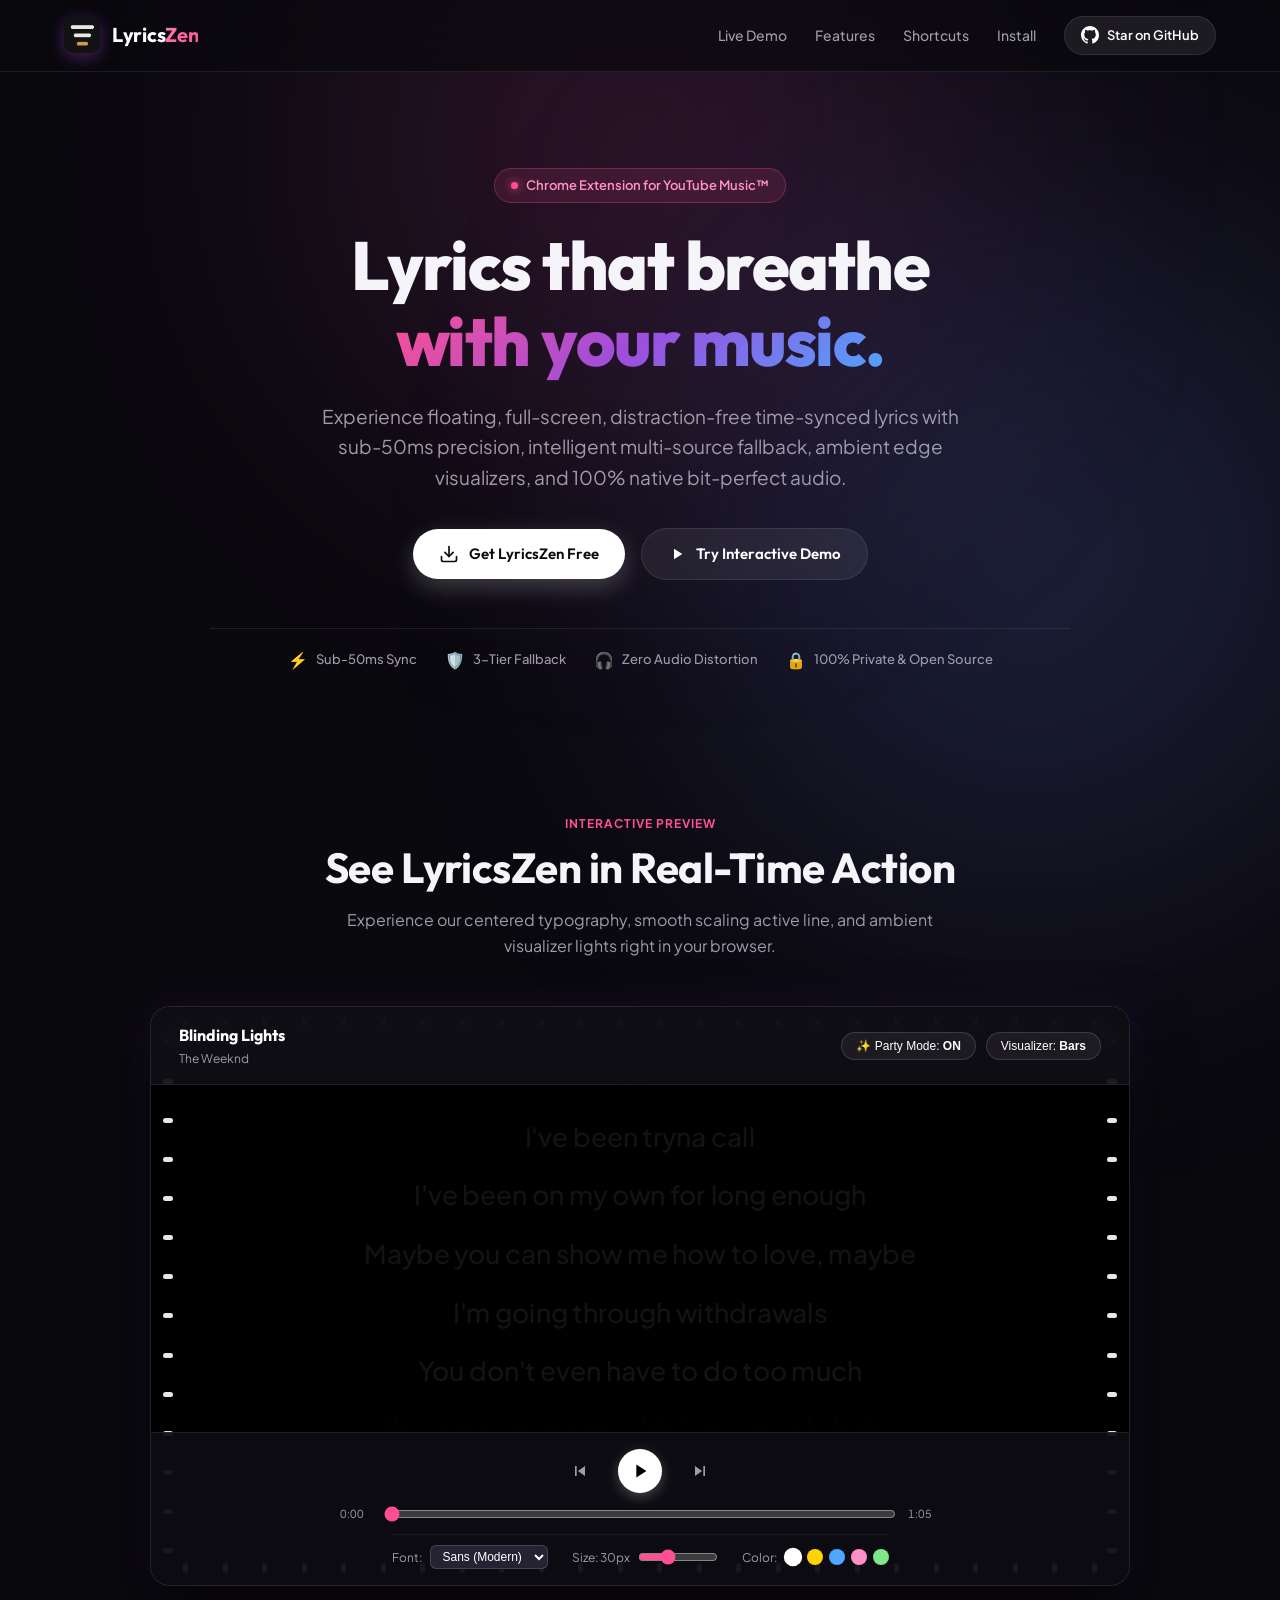
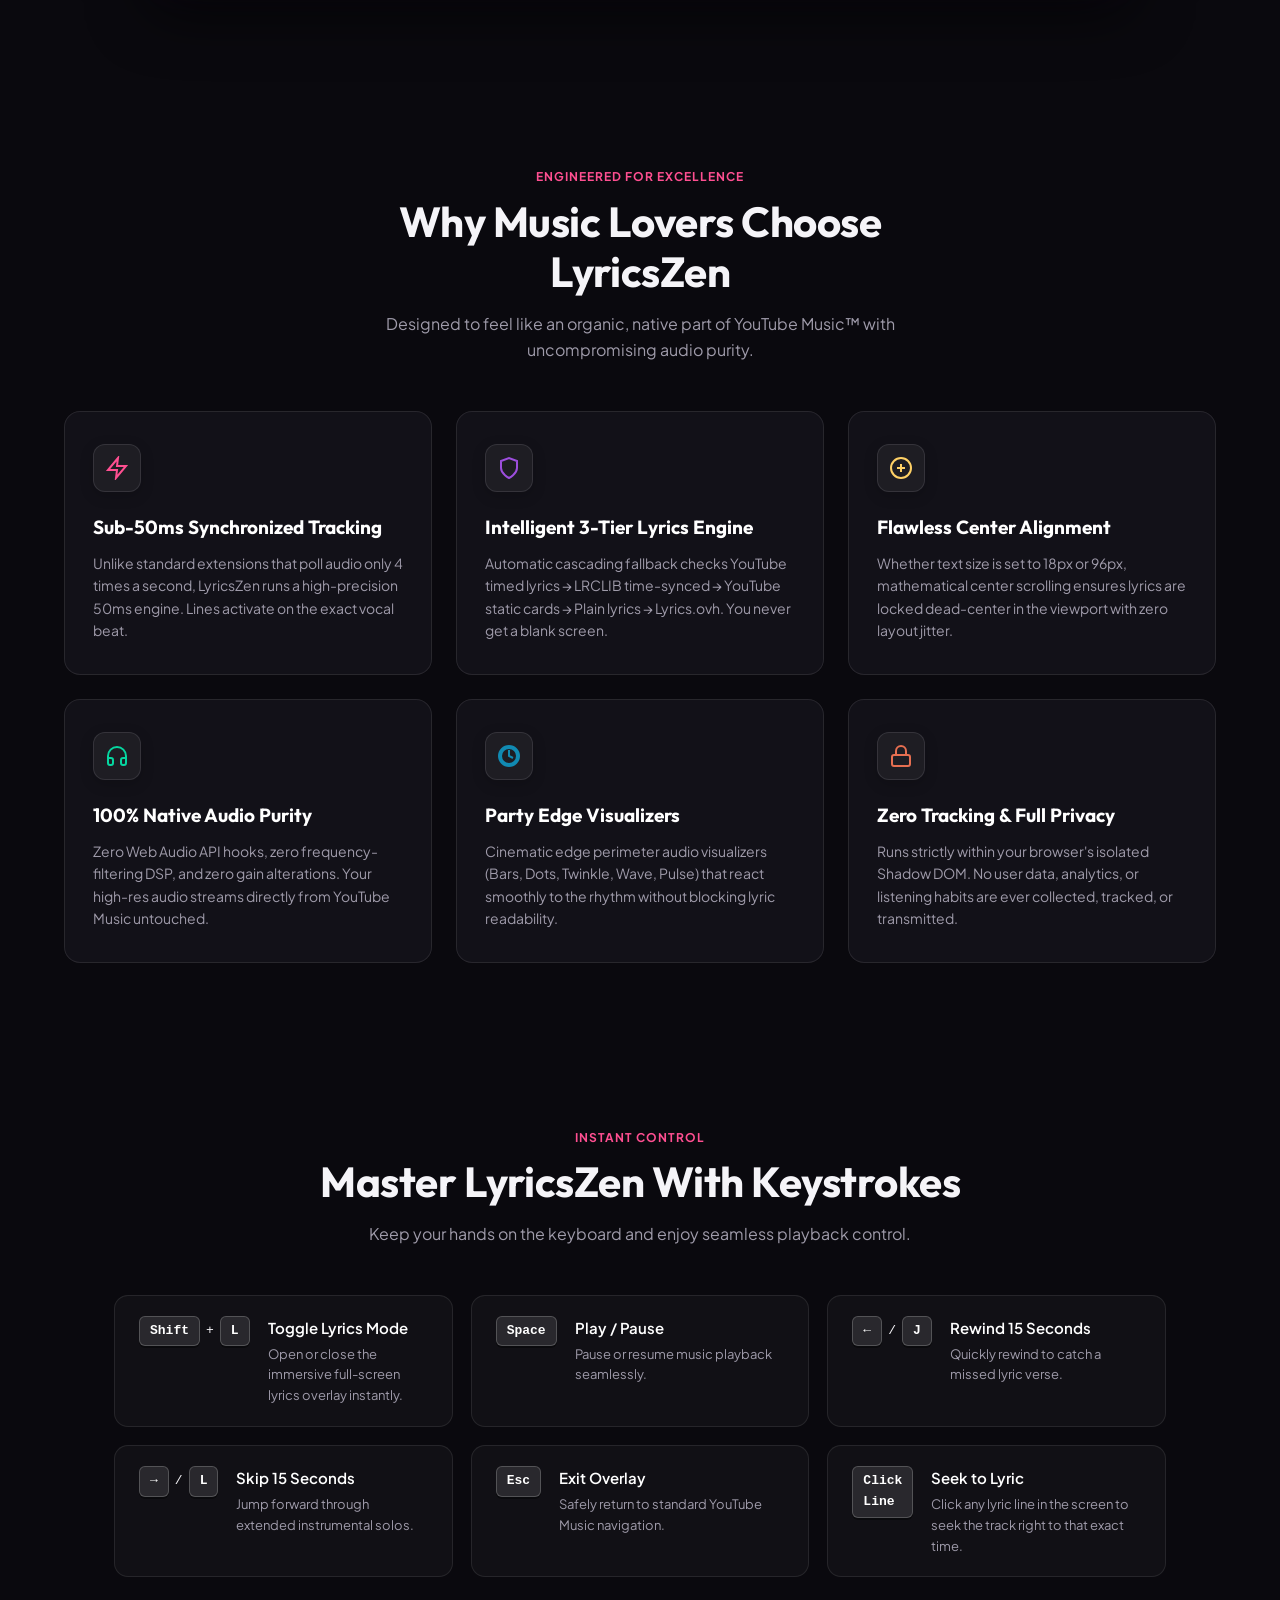
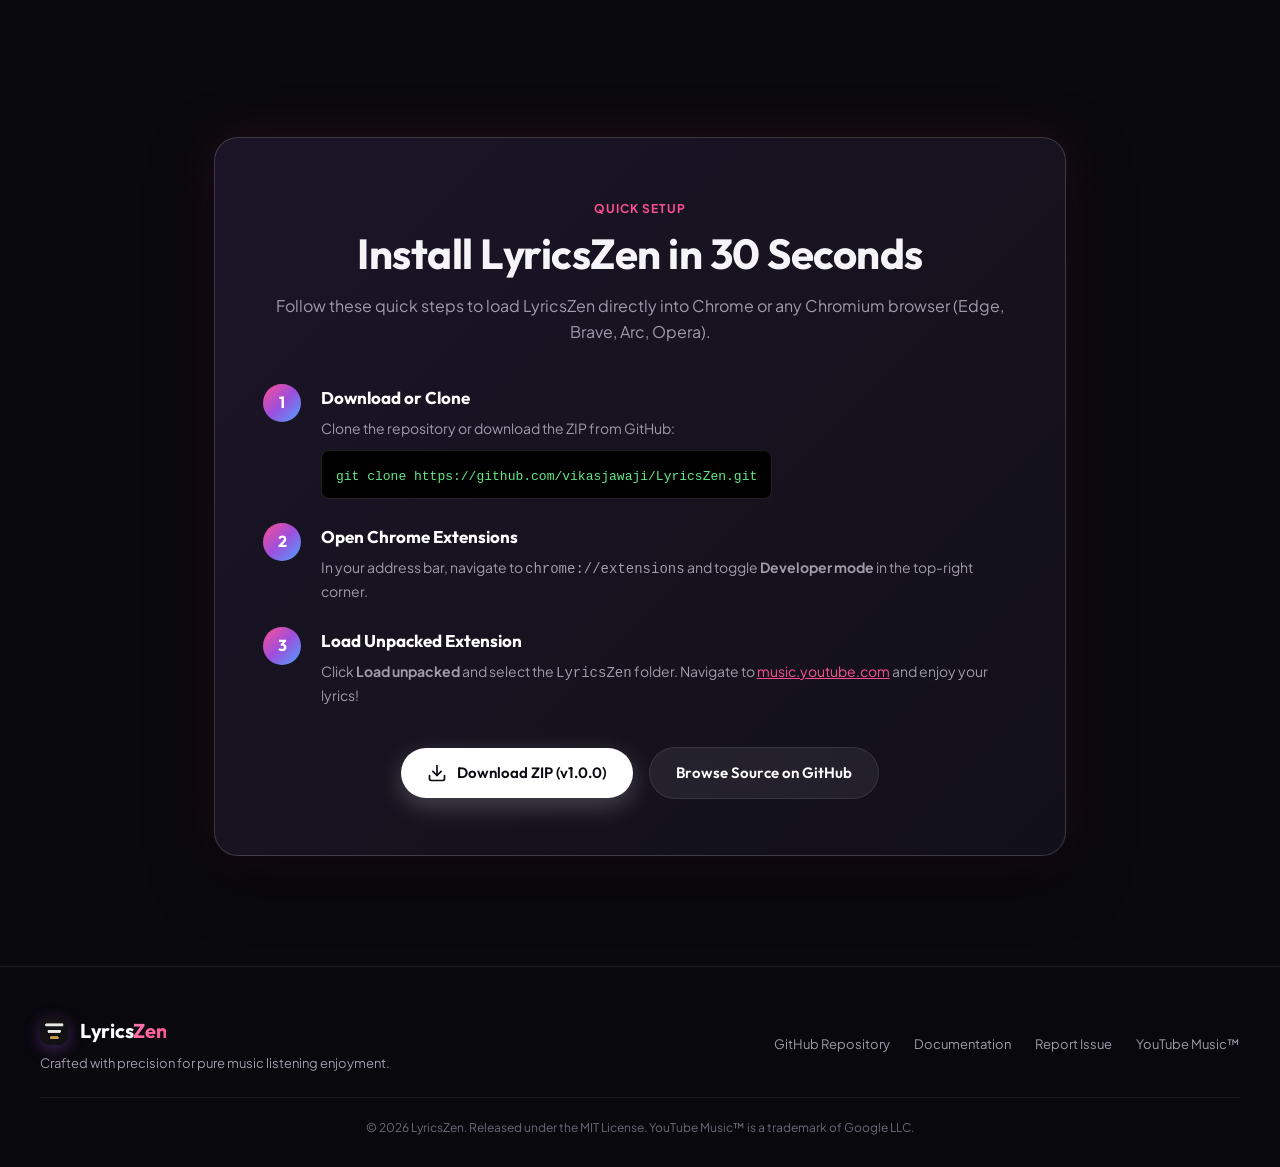
==== docs/index.html @ cb28f415 "Add GitHub Pages website with interactive demo and features showcase" ====
<!DOCTYPE html>
<html lang="en">
<head>
  <meta charset="UTF-8">
  <meta name="viewport" content="width=device-width, initial-scale=1.0">
  <title>LyricsZen — Pure, Time-Synced Lyrics for YouTube Music™</title>
  <meta name="description" content="A lightweight, privacy-first Chrome Extension delivering floating, distraction-free time-synced lyrics with intelligent multi-source fallback and zero audio distortion for YouTube Music™.">
  <meta name="keywords" content="YouTube Music Lyrics, Time Synced Lyrics, Chrome Extension, LyricsZen, LRCLIB, Music Visualizer">
  <meta property="og:title" content="LyricsZen — Pure, Time-Synced Lyrics for YouTube Music™">
  <meta property="og:description" content="Floating, distraction-free time-synced lyrics with intelligent multi-source fallback and ambient edge visualizers.">
  <meta property="og:type" content="website">
  <meta property="og:image" content="assets/icon128.png">
  <link rel="icon" type="image/png" href="assets/icon48.png">

  <!-- Google Fonts: Outfit & Plus Jakarta Sans -->
  <link rel="preconnect" href="https://fonts.googleapis.com">
  <link rel="preconnect" href="https://fonts.gstatic.com" crossorigin>
  <link href="https://fonts.googleapis.com/css2?family=Outfit:wght@400;500;600;700;800&family=Plus+Jakarta+Sans:wght@400;500;600;700&display=swap" rel="stylesheet">
  
  <link rel="stylesheet" href="style.css">
</head>
<body>
  <!-- Ambient background glow -->
  <div class="ambient-glow glow-top" aria-hidden="true"></div>
  <div class="ambient-glow glow-bottom" aria-hidden="true"></div>

  <!-- Header Navigation -->
  <header class="navbar" id="navbar">
    <div class="nav-container">
      <a href="#hero" class="brand">
        <img src="assets/icon48.png" alt="LyricsZen Logo" class="brand-logo" width="36" height="36">
        <span class="brand-name">Lyrics<span>Zen</span></span>
      </a>
      <nav class="nav-links">
        <a href="#demo">Live Demo</a>
        <a href="#features">Features</a>
        <a href="#shortcuts">Shortcuts</a>
        <a href="#install">Install</a>
        <a href="https://github.com/vikasjawaji/LyricsZen" target="_blank" rel="noopener noreferrer" class="btn-github">
          <svg viewBox="0 0 24 24" width="18" height="18" fill="currentColor" aria-hidden="true">
            <path d="M12 0C5.37 0 0 5.37 0 12c0 5.31 3.435 9.795 8.205 11.385.6.105.825-.255.825-.57 0-.285-.015-1.23-.015-2.235-3.015.555-3.795-.735-4.035-1.41-.135-.345-.72-1.41-1.23-1.695-.42-.225-1.02-.78-.015-.795.945-.015 1.62.87 1.845 1.23 1.08 1.815 2.805 1.305 3.495.99.105-.78.42-1.305.765-1.605-2.67-.3-5.46-1.335-5.46-5.925 0-1.305.465-2.385 1.23-3.225-.12-.3-.54-1.53.12-3.18 0 0 1.005-.315 3.3 1.23.96-.27 1.98-.405 3-.405s2.04.135 3 .405c2.295-1.56 3.3-1.23 3.3-1.23.66 1.65.24 2.88.12 3.18.765.84 1.23 1.905 1.23 3.225 0 4.605-2.805 5.625-5.475 5.925.435.375.81 1.095.81 2.22 0 1.605-.015 2.895-.015 3.3 0 .315.225.69.825.57A12.02 12.02 0 0024 12c0-6.63-5.37-12-12-12z"/>
          </svg>
          <span>Star on GitHub</span>
        </a>
      </nav>
    </div>
  </header>

  <!-- Hero Section -->
  <main>
    <section class="hero-section" id="hero">
      <div class="hero-container">
        <div class="badge-pill">
          <span class="badge-dot"></span>
          <span>Chrome Extension for YouTube Music™</span>
        </div>
        <h1 class="hero-title">
          Lyrics that breathe<br>
          <span class="gradient-text">with your music.</span>
        </h1>
        <p class="hero-subtitle">
          Experience floating, full-screen, distraction-free time-synced lyrics with sub-50ms precision, intelligent multi-source fallback, ambient edge visualizers, and 100% native bit-perfect audio.
        </p>

        <div class="hero-actions">
          <a href="#install" class="btn btn-primary">
            <svg viewBox="0 0 24 24" width="20" height="20" fill="none" stroke="currentColor" stroke-width="2" stroke-linecap="round" stroke-linejoin="round" aria-hidden="true">
              <path d="M21 15v4a2 2 0 0 1-2 2H5a2 2 0 0 1-2-2v-4"></path>
              <polyline points="7 10 12 15 17 10"></polyline>
              <line x1="12" y1="15" x2="12" y2="3"></line>
            </svg>
            <span>Get LyricsZen Free</span>
          </a>
          <a href="#demo" class="btn btn-secondary">
            <svg viewBox="0 0 24 24" width="18" height="18" fill="currentColor" aria-hidden="true">
              <path d="M8 5v14l11-7z"/>
            </svg>
            <span>Try Interactive Demo</span>
          </a>
        </div>

        <div class="hero-highlights">
          <div class="highlight-item">
            <span class="highlight-icon">⚡</span>
            <span>Sub-50ms Sync</span>
          </div>
          <div class="highlight-item">
            <span class="highlight-icon">🛡️</span>
            <span>3-Tier Fallback</span>
          </div>
          <div class="highlight-item">
            <span class="highlight-icon">🎧</span>
            <span>Zero Audio Distortion</span>
          </div>
          <div class="highlight-item">
            <span class="highlight-icon">🔒</span>
            <span>100% Private & Open Source</span>
          </div>
        </div>
      </div>
    </section>

    <!-- Interactive Live Demo -->
    <section class="demo-section" id="demo">
      <div class="section-header">
        <span class="section-tag">Interactive Preview</span>
        <h2 class="section-title">See LyricsZen in Real-Time Action</h2>
        <p class="section-desc">Experience our centered typography, smooth scaling active line, and ambient visualizer lights right in your browser.</p>
      </div>

      <div class="demo-wrapper">
        <div class="demo-container" id="demo-player-box">
          <!-- Demo edge visualizer -->
          <div class="demo-edge-visualizer" id="demo-visualizer" aria-hidden="true">
            <div class="demo-edge demo-edge-top"></div>
            <div class="demo-edge demo-edge-right"></div>
            <div class="demo-edge demo-edge-bottom"></div>
            <div class="demo-edge demo-edge-left"></div>
          </div>

          <!-- Demo Header -->
          <div class="demo-topbar">
            <div class="demo-song-info">
              <span class="demo-song-title" id="demo-title">Blinding Lights</span>
              <span class="demo-song-artist" id="demo-artist">The Weeknd</span>
            </div>
            <div class="demo-controls-quick">
              <button class="demo-pill-btn" id="demo-toggle-party" title="Toggle Party Edge Visualizer">
                ✨ Party Mode: <strong id="demo-party-status">ON</strong>
              </button>
              <div class="demo-dropdown">
                <button class="demo-pill-btn" id="demo-style-btn">Visualizer: <strong id="demo-style-name">Bars</strong></button>
                <div class="demo-dropdown-menu" id="demo-style-menu">
                  <button data-style="bars" class="is-active">Bars</button>
                  <button data-style="dots">Dots</button>
                  <button data-style="twinkle">Twinkle</button>
                  <button data-style="wave">Wave</button>
                  <button data-style="pulse">Pulse</button>
                </div>
              </div>
            </div>
          </div>

          <!-- Demo Lyrics Screen -->
          <div class="demo-lyrics-viewport" id="demo-viewport">
            <div class="demo-lyrics-track" id="demo-lyrics-track">
              <!-- Dynamically populated lines -->
            </div>
          </div>

          <!-- Demo Transport Controls -->
          <div class="demo-transport">
            <div class="demo-transport-actions">
              <button class="demo-icon-btn" id="demo-prev-btn" aria-label="Previous line" title="Previous Line">
                <svg viewBox="0 0 24 24" width="20" height="20" fill="currentColor"><path d="M6 6h2v12H6zm3.5 6 8.5 6V6z"/></svg>
              </button>
              <button class="demo-play-btn" id="demo-play-btn" aria-label="Play/Pause" title="Play / Pause">
                <svg class="demo-icon-play" viewBox="0 0 24 24" width="22" height="22" fill="currentColor"><path d="M8 5v14l11-7z"/></svg>
                <svg class="demo-icon-pause" viewBox="0 0 24 24" width="22" height="22" fill="currentColor" style="display:none;"><path d="M6 19h4V5H6v14zm8-14v14h4V5h-4z"/></svg>
              </button>
              <button class="demo-icon-btn" id="demo-next-btn" aria-label="Next line" title="Next Line">
                <svg viewBox="0 0 24 24" width="20" height="20" fill="currentColor"><path d="m6 18 8.5-6L6 6v12zM16 6v12h2V6h-2z"/></svg>
              </button>
            </div>

            <div class="demo-seek-bar">
              <span class="demo-time" id="demo-time-cur">0:00</span>
              <input type="range" class="demo-slider" id="demo-progress-slider" min="0" max="100" value="0" aria-label="Seek time">
              <span class="demo-time" id="demo-time-total">0:45</span>
            </div>

            <!-- Customizer controls bar -->
            <div class="demo-customizer">
              <div class="demo-opt-group">
                <label for="demo-font-select">Font:</label>
                <select id="demo-font-select" class="demo-select">
                  <option value="serif">Serif (Georgia)</option>
                  <option value="sans" selected>Sans (Modern)</option>
                  <option value="rounded">Rounded</option>
                  <option value="display">Display</option>
                </select>
              </div>

              <div class="demo-opt-group">
                <label for="demo-size-range">Size: <span id="demo-size-val">30px</span></label>
                <input type="range" id="demo-size-range" min="18" max="52" value="30" class="demo-mini-slider">
              </div>

              <div class="demo-opt-group">
                <label>Color:</label>
                <div class="demo-color-dots">
                  <button class="demo-dot is-active" data-color="#ffffff" style="background:#ffffff;" title="White"></button>
                  <button class="demo-dot" data-color="#ffd400" style="background:#ffd400;" title="Yellow"></button>
                  <button class="demo-dot" data-color="#4da6ff" style="background:#4da6ff;" title="Blue"></button>
                  <button class="demo-dot" data-color="#ff8fc8" style="background:#ff8fc8;" title="Pink"></button>
                  <button class="demo-dot" data-color="#7ee787" style="background:#7ee787;" title="Green"></button>
                </div>
              </div>
            </div>
          </div>
        </div>
      </div>
    </section>

    <!-- Feature Grid -->
    <section class="features-section" id="features">
      <div class="section-header">
        <span class="section-tag">Engineered for Excellence</span>
        <h2 class="section-title">Why Music Lovers Choose LyricsZen</h2>
        <p class="section-desc">Designed to feel like an organic, native part of YouTube Music™ with uncompromising audio purity.</p>
      </div>

      <div class="features-grid">
        <div class="feature-card">
          <div class="feature-icon-wrapper" style="--accent: #ff4f91;">
            <svg viewBox="0 0 24 24" width="24" height="24" fill="none" stroke="currentColor" stroke-width="2"><path d="M13 2L3 14h9l-1 8 10-12h-9l1-8z"/></svg>
          </div>
          <h3>Sub-50ms Synchronized Tracking</h3>
          <p>Unlike standard extensions that poll audio only 4 times a second, LyricsZen runs a high-precision 50ms engine. Lines activate on the exact vocal beat.</p>
        </div>

        <div class="feature-card">
          <div class="feature-icon-wrapper" style="--accent: #9d4edd;">
            <svg viewBox="0 0 24 24" width="24" height="24" fill="none" stroke="currentColor" stroke-width="2"><path d="M12 22s8-4 8-10V5l-8-3-8 3v7c0 6 8 10 8 10z"/></svg>
          </div>
          <h3>Intelligent 3-Tier Lyrics Engine</h3>
          <p>Automatic cascading fallback checks YouTube timed lyrics &rarr; LRCLIB time-synced &rarr; YouTube static cards &rarr; Plain lyrics &rarr; Lyrics.ovh. You never get a blank screen.</p>
        </div>

        <div class="feature-card">
          <div class="feature-icon-wrapper" style="--accent: #ffd166;">
            <svg viewBox="0 0 24 24" width="24" height="24" fill="none" stroke="currentColor" stroke-width="2"><circle cx="12" cy="12" r="10"/><path d="M12 8v8"/><path d="M8 12h8"/></svg>
          </div>
          <h3>Flawless Center Alignment</h3>
          <p>Whether text size is set to 18px or 96px, mathematical center scrolling ensures lyrics are locked dead-center in the viewport with zero layout jitter.</p>
        </div>

        <div class="feature-card">
          <div class="feature-icon-wrapper" style="--accent: #06d6a0;">
            <svg viewBox="0 0 24 24" width="24" height="24" fill="none" stroke="currentColor" stroke-width="2"><path d="M3 18v-6a9 9 0 0 1 18 0v6"/><path d="M21 19a2 2 0 0 1-2 2h-1a2 2 0 0 1-2-2v-3a2 2 0 0 1 2-2h3zM3 19a2 2 0 0 0 2 2h1a2 2 0 0 0 2-2v-3a2 2 0 0 0-2-2H3z"/></svg>
          </div>
          <h3>100% Native Audio Purity</h3>
          <p>Zero Web Audio API hooks, zero frequency-filtering DSP, and zero gain alterations. Your high-res audio streams directly from YouTube Music untouched.</p>
        </div>

        <div class="feature-card">
          <div class="feature-icon-wrapper" style="--accent: #118ab2;">
            <svg viewBox="0 0 24 24" width="24" height="24" fill="none" stroke="currentColor" stroke-width="2"><path d="M12 2a10 10 0 1 0 10 10A10 10 0 0 0 12 2zm0 18a8 8 0 1 1 8-8 8 8 0 0 1-8 8z"/><path d="M12 6v6l4 2"/></svg>
          </div>
          <h3>Party Edge Visualizers</h3>
          <p>Cinematic edge perimeter audio visualizers (Bars, Dots, Twinkle, Wave, Pulse) that react smoothly to the rhythm without blocking lyric readability.</p>
        </div>

        <div class="feature-card">
          <div class="feature-icon-wrapper" style="--accent: #e76f51;">
            <svg viewBox="0 0 24 24" width="24" height="24" fill="none" stroke="currentColor" stroke-width="2"><rect x="3" y="11" width="18" height="11" rx="2" ry="2"/><path d="M7 11V7a5 5 0 0 1 10 0v4"/></svg>
          </div>
          <h3>Zero Tracking & Full Privacy</h3>
          <p>Runs strictly within your browser's isolated Shadow DOM. No user data, analytics, or listening habits are ever collected, tracked, or transmitted.</p>
        </div>
      </div>
    </section>

    <!-- Keyboard Shortcuts -->
    <section class="shortcuts-section" id="shortcuts">
      <div class="section-header">
        <span class="section-tag">Instant Control</span>
        <h2 class="section-title">Master LyricsZen With Keystrokes</h2>
        <p class="section-desc">Keep your hands on the keyboard and enjoy seamless playback control.</p>
      </div>

      <div class="shortcuts-grid">
        <div class="shortcut-card">
          <kbd class="key-combo"><span class="key">Shift</span> + <span class="key">L</span></kbd>
          <div class="shortcut-info">
            <h4>Toggle Lyrics Mode</h4>
            <p>Open or close the immersive full-screen lyrics overlay instantly.</p>
          </div>
        </div>

        <div class="shortcut-card">
          <kbd class="key-combo"><span class="key">Space</span></kbd>
          <div class="shortcut-info">
            <h4>Play / Pause</h4>
            <p>Pause or resume music playback seamlessly.</p>
          </div>
        </div>

        <div class="shortcut-card">
          <kbd class="key-combo"><span class="key">&larr;</span> / <span class="key">J</span></kbd>
          <div class="shortcut-info">
            <h4>Rewind 15 Seconds</h4>
            <p>Quickly rewind to catch a missed lyric verse.</p>
          </div>
        </div>

        <div class="shortcut-card">
          <kbd class="key-combo"><span class="key">&rarr;</span> / <span class="key">L</span></kbd>
          <div class="shortcut-info">
            <h4>Skip 15 Seconds</h4>
            <p>Jump forward through extended instrumental solos.</p>
          </div>
        </div>

        <div class="shortcut-card">
          <kbd class="key-combo"><span class="key">Esc</span></kbd>
          <div class="shortcut-info">
            <h4>Exit Overlay</h4>
            <p>Safely return to standard YouTube Music navigation.</p>
          </div>
        </div>

        <div class="shortcut-card">
          <kbd class="key-combo"><span class="key">Click Line</span></kbd>
          <div class="shortcut-info">
            <h4>Seek to Lyric</h4>
            <p>Click any lyric line in the screen to seek the track right to that exact time.</p>
          </div>
        </div>
      </div>
    </section>

    <!-- Installation Section -->
    <section class="install-section" id="install">
      <div class="install-card">
        <span class="section-tag">Quick Setup</span>
        <h2 class="section-title">Install LyricsZen in 30 Seconds</h2>
        <p class="section-desc">Follow these quick steps to load LyricsZen directly into Chrome or any Chromium browser (Edge, Brave, Arc, Opera).</p>

        <div class="steps-container">
          <div class="step-item">
            <div class="step-number">1</div>
            <div class="step-content">
              <h3>Download or Clone</h3>
              <p>Clone the repository or download the ZIP from GitHub:</p>
              <div class="code-box">
                <code>git clone https://github.com/vikasjawaji/LyricsZen.git</code>
              </div>
            </div>
          </div>

          <div class="step-item">
            <div class="step-number">2</div>
            <div class="step-content">
              <h3>Open Chrome Extensions</h3>
              <p>In your address bar, navigate to <code>chrome://extensions</code> and toggle <strong>Developer mode</strong> in the top-right corner.</p>
            </div>
          </div>

          <div class="step-item">
            <div class="step-number">3</div>
            <div class="step-content">
              <h3>Load Unpacked Extension</h3>
              <p>Click <strong>Load unpacked</strong> and select the <code>LyricsZen</code> folder. Navigate to <a href="https://music.youtube.com" target="_blank" rel="noopener noreferrer">music.youtube.com</a> and enjoy your lyrics!</p>
            </div>
          </div>
        </div>

        <div class="install-cta">
          <a href="https://github.com/vikasjawaji/LyricsZen/archive/refs/heads/main.zip" class="btn btn-primary">
            <svg viewBox="0 0 24 24" width="20" height="20" fill="none" stroke="currentColor" stroke-width="2" stroke-linecap="round" stroke-linejoin="round" aria-hidden="true"><path d="M21 15v4a2 2 0 0 1-2 2H5a2 2 0 0 1-2-2v-4"></path><polyline points="7 10 12 15 17 10"></polyline><line x1="12" y1="15" x2="12" y2="3"></line></svg>
            <span>Download ZIP (v1.0.0)</span>
          </a>
          <a href="https://github.com/vikasjawaji/LyricsZen" target="_blank" rel="noopener noreferrer" class="btn btn-secondary">
            <span>Browse Source on GitHub</span>
          </a>
        </div>
      </div>
    </section>
  </main>

  <!-- Footer -->
  <footer class="footer">
    <div class="footer-container">
      <div class="footer-left">
        <div class="brand">
          <img src="assets/icon48.png" alt="LyricsZen Logo" class="brand-logo" width="28" height="28">
          <span class="brand-name">Lyrics<span>Zen</span></span>
        </div>
        <p class="footer-copy">Crafted with precision for pure music listening enjoyment.</p>
      </div>

      <div class="footer-right">
        <a href="https://github.com/vikasjawaji/LyricsZen" target="_blank" rel="noopener noreferrer">GitHub Repository</a>
        <a href="https://github.com/vikasjawaji/LyricsZen/blob/main/README.md" target="_blank" rel="noopener noreferrer">Documentation</a>
        <a href="https://github.com/vikasjawaji/LyricsZen/issues" target="_blank" rel="noopener noreferrer">Report Issue</a>
        <a href="https://music.youtube.com" target="_blank" rel="noopener noreferrer">YouTube Music™</a>
      </div>
    </div>
    <div class="footer-bottom">
      <p>&copy; 2026 LyricsZen. Released under the MIT License. YouTube Music™ is a trademark of Google LLC.</p>
    </div>
  </footer>

  <script src="app.js"></script>
</body>
</html>
---- docs/style.css ----
/* ========================================================
   LyricsZen GitHub Pages Design System
   Modern Glassmorphism & High-Contrast Typography
   ======================================================== */

:root {
  --bg-dark: #0a090e;
  --bg-surface: rgba(22, 20, 29, 0.75);
  --bg-surface-elevated: rgba(30, 27, 40, 0.85);
  --border-subtle: rgba(255, 255, 255, 0.09);
  --border-hover: rgba(255, 255, 255, 0.22);
  --text-main: #f5f4f8;
  --text-muted: #9f9baa;
  --accent-pink: #ff4f91;
  --accent-purple: #9d4edd;
  --accent-gold: #c99b4e;
  --accent-blue: #4da6ff;
  --gradient-primary: linear-gradient(135deg, #ff4f91 0%, #9d4edd 50%, #4da6ff 100%);
  --font-display: 'Outfit', -apple-system, BlinkMacSystemFont, sans-serif;
  --font-body: 'Plus Jakarta Sans', -apple-system, BlinkMacSystemFont, sans-serif;
}

*, *::before, *::after {
  box-sizing: border-box;
  margin: 0;
  padding: 0;
}

html {
  scroll-behavior: smooth;
  color-scheme: dark;
}

body {
  background-color: var(--bg-dark);
  color: var(--text-main);
  font-family: var(--font-body);
  line-height: 1.6;
  overflow-x: hidden;
  position: relative;
  -webkit-font-smoothing: antialiased;
}

/* Ambient glow orbs */
.ambient-glow {
  position: fixed;
  border-radius: 50%;
  filter: blur(140px);
  pointer-events: none;
  z-index: 0;
  opacity: 0.18;
}
.glow-top {
  width: 600px;
  height: 600px;
  top: -150px;
  left: 50%;
  transform: translateX(-50%);
  background: radial-gradient(circle, #ff4f91, #9d4edd);
}
.glow-bottom {
  width: 700px;
  height: 700px;
  bottom: 0;
  right: -100px;
  background: radial-gradient(circle, #4da6ff, #9d4edd);
}

/* ========================================================
   Navigation Bar
   ======================================================== */
.navbar {
  position: sticky;
  top: 0;
  z-index: 100;
  backdrop-filter: blur(20px);
  -webkit-backdrop-filter: blur(20px);
  background: rgba(10, 9, 14, 0.72);
  border-bottom: 1px solid var(--border-subtle);
  transition: all 0.3s ease;
}

.nav-container {
  max-width: 1200px;
  margin: 0 auto;
  padding: 16px 24px;
  display: flex;
  align-items: center;
  justify-content: space-between;
}

.brand {
  display: flex;
  align-items: center;
  gap: 12px;
  text-decoration: none;
  color: #fff;
}

.brand-logo {
  border-radius: 10px;
  box-shadow: 0 4px 16px rgba(157, 78, 221, 0.4);
}

.brand-name {
  font-family: var(--font-display);
  font-size: 20px;
  font-weight: 700;
  letter-spacing: -0.3px;
}
.brand-name span {
  background: linear-gradient(135deg, #ff7eb3, #ff4f91);
  -webkit-background-clip: text;
  -webkit-text-fill-color: transparent;
}

.nav-links {
  display: flex;
  align-items: center;
  gap: 28px;
}

.nav-links a:not(.btn-github) {
  color: var(--text-muted);
  text-decoration: none;
  font-size: 14px;
  font-weight: 500;
  transition: color 0.2s ease;
}
.nav-links a:not(.btn-github):hover {
  color: #fff;
}

.btn-github {
  display: inline-flex;
  align-items: center;
  gap: 8px;
  padding: 8px 16px;
  border-radius: 99px;
  background: rgba(255, 255, 255, 0.08);
  border: 1px solid var(--border-subtle);
  color: #fff;
  font-size: 13px;
  font-weight: 600;
  text-decoration: none;
  transition: all 0.2s ease;
}
.btn-github:hover {
  background: rgba(255, 255, 255, 0.16);
  border-color: var(--border-hover);
  transform: translateY(-1px);
}

/* ========================================================
   Hero Section
   ======================================================== */
.hero-section {
  position: relative;
  z-index: 1;
  padding: 96px 24px 64px;
  text-align: center;
}

.hero-container {
  max-width: 860px;
  margin: 0 auto;
}

.badge-pill {
  display: inline-flex;
  align-items: center;
  gap: 8px;
  padding: 6px 16px;
  border-radius: 999px;
  background: rgba(255, 79, 145, 0.12);
  border: 1px solid rgba(255, 79, 145, 0.28);
  color: #ff94c2;
  font-size: 13px;
  font-weight: 600;
  margin-bottom: 24px;
}
.badge-dot {
  width: 7px;
  height: 7px;
  border-radius: 50%;
  background: #ff4f91;
  box-shadow: 0 0 10px #ff4f91;
}

.hero-title {
  font-family: var(--font-display);
  font-size: clamp(40px, 6vw, 68px);
  font-weight: 800;
  line-height: 1.12;
  letter-spacing: -1.5px;
  margin-bottom: 22px;
}

.gradient-text {
  background: var(--gradient-primary);
  -webkit-background-clip: text;
  -webkit-text-fill-color: transparent;
}

.hero-subtitle {
  color: var(--text-muted);
  font-size: clamp(16px, 2vw, 19px);
  line-height: 1.6;
  max-width: 680px;
  margin: 0 auto 36px;
}

.hero-actions {
  display: flex;
  align-items: center;
  justify-content: center;
  gap: 16px;
  margin-bottom: 48px;
  flex-wrap: wrap;
}

.btn {
  display: inline-flex;
  align-items: center;
  justify-content: center;
  gap: 10px;
  padding: 13px 26px;
  border-radius: 99px;
  font-family: var(--font-display);
  font-size: 15px;
  font-weight: 600;
  text-decoration: none;
  cursor: pointer;
  transition: all 0.22s cubic-bezier(0.16, 1, 0.3, 1);
}

.btn-primary {
  background: #fff;
  color: #0b0a10;
  box-shadow: 0 8px 24px rgba(255, 255, 255, 0.22);
}
.btn-primary:hover {
  background: #f0f0f4;
  transform: translateY(-2px);
  box-shadow: 0 12px 30px rgba(255, 255, 255, 0.32);
}

.btn-secondary {
  background: rgba(255, 255, 255, 0.07);
  border: 1px solid var(--border-subtle);
  color: #fff;
  backdrop-filter: blur(10px);
}
.btn-secondary:hover {
  background: rgba(255, 255, 255, 0.12);
  border-color: var(--border-hover);
  transform: translateY(-2px);
}

.hero-highlights {
  display: flex;
  align-items: center;
  justify-content: center;
  gap: 28px;
  flex-wrap: wrap;
  padding-top: 18px;
  border-top: 1px solid var(--border-subtle);
}

.highlight-item {
  display: flex;
  align-items: center;
  gap: 8px;
  font-size: 13px;
  color: var(--text-muted);
  font-weight: 500;
}
.highlight-icon {
  font-size: 16px;
}

/* ========================================================
   Interactive Demo Section
   ======================================================== */
.demo-section {
  position: relative;
  z-index: 1;
  padding: 72px 24px 96px;
}

.section-header {
  text-align: center;
  max-width: 640px;
  margin: 0 auto 48px;
}

.section-tag {
  display: inline-block;
  font-size: 12px;
  font-weight: 700;
  letter-spacing: 1px;
  text-transform: uppercase;
  color: var(--accent-pink);
  margin-bottom: 10px;
}

.section-title {
  font-family: var(--font-display);
  font-size: clamp(28px, 4vw, 42px);
  font-weight: 700;
  line-height: 1.2;
  letter-spacing: -0.5px;
  margin-bottom: 14px;
}

.section-desc {
  color: var(--text-muted);
  font-size: 16px;
}

.demo-wrapper {
  max-width: 980px;
  margin: 0 auto;
}

.demo-container {
  position: relative;
  background: #000000;
  border: 1px solid rgba(255, 255, 255, 0.15);
  border-radius: 20px;
  box-shadow: 0 24px 60px rgba(0, 0, 0, 0.7), 0 0 40px rgba(157, 78, 221, 0.12);
  overflow: hidden;
  display: flex;
  flex-direction: column;
  height: 580px;
}

/* Demo Edge Visualizer */
.demo-edge-visualizer {
  position: absolute;
  inset: 12px;
  pointer-events: none;
  z-index: 2;
  color: #fff;
  opacity: 0.9;
  transition: opacity 0.3s ease;
}
.demo-edge {
  position: absolute;
  display: flex;
  justify-content: space-between;
}
.demo-edge i {
  display: block;
  background: currentColor;
}

.demo-edge-top, .demo-edge-bottom {
  left: 20px;
  right: 20px;
  height: 28px;
}
.demo-edge-top { top: 0; align-items: flex-start; }
.demo-edge-bottom { bottom: 0; align-items: flex-end; }
.demo-edge-left, .demo-edge-right {
  top: 20px;
  bottom: 20px;
  width: 28px;
  flex-direction: column;
}
.demo-edge-left { left: 0; align-items: flex-start; }
.demo-edge-right { right: 0; align-items: flex-end; }

/* Visualizer styles */
.vis-bars .demo-edge-top i, .vis-bars .demo-edge-bottom i {
  width: 5px; height: 10px; border-radius: 99px;
  animation: demo-bars 1.2s ease-in-out infinite alternate;
  animation-delay: calc(var(--i) * -0.05s);
}
.vis-bars .demo-edge-left i, .vis-bars .demo-edge-right i {
  width: 10px; height: 5px; border-radius: 99px;
  animation: demo-bars 1.2s ease-in-out infinite alternate;
  animation-delay: calc(var(--i) * -0.05s);
}
@keyframes demo-bars {
  0% { transform: scale(0.4); opacity: 0.2; }
  100% { transform: scale(1.3); opacity: 0.95; box-shadow: 0 0 6px currentColor; }
}

.vis-dots .demo-edge i {
  width: 5px; height: 5px; border-radius: 50%;
  animation: demo-dots 1.3s ease-in-out infinite alternate;
  animation-delay: calc(var(--i) * -0.06s);
}
@keyframes demo-dots {
  0% { transform: translateY(0) scale(0.5); opacity: 0.2; }
  100% { transform: translateY(4px) scale(1.2); opacity: 0.95; }
}

.vis-twinkle .demo-edge i {
  width: 5px; height: 5px; transform: rotate(45deg);
  animation: demo-twinkle 1.4s ease-in-out infinite alternate;
  animation-delay: calc(var(--i) * -0.07s);
}
@keyframes demo-twinkle {
  0% { opacity: 0.15; transform: rotate(45deg) scale(0.4); }
  100% { opacity: 0.95; transform: rotate(45deg) scale(1.2); box-shadow: 0 0 6px currentColor; }
}

/* Demo Header */
.demo-topbar {
  position: relative;
  z-index: 5;
  display: flex;
  align-items: center;
  justify-content: space-between;
  padding: 16px 28px;
  background: rgba(18, 16, 24, 0.85);
  border-bottom: 1px solid rgba(255, 255, 255, 0.08);
  backdrop-filter: blur(12px);
}

.demo-song-info {
  display: flex;
  flex-direction: column;
}
.demo-song-title {
  font-family: var(--font-display);
  font-weight: 700;
  font-size: 16px;
  color: #fff;
}
.demo-song-artist {
  font-size: 12px;
  color: var(--text-muted);
}

.demo-controls-quick {
  display: flex;
  align-items: center;
  gap: 10px;
}

.demo-pill-btn {
  padding: 6px 14px;
  border-radius: 99px;
  border: 1px solid rgba(255, 255, 255, 0.14);
  background: rgba(255, 255, 255, 0.06);
  color: #fff;
  font-size: 12px;
  cursor: pointer;
  transition: all 0.2s ease;
}
.demo-pill-btn:hover {
  background: rgba(255, 255, 255, 0.12);
  border-color: rgba(255, 255, 255, 0.28);
}

.demo-dropdown {
  position: relative;
}
.demo-dropdown-menu {
  position: absolute;
  top: 100%;
  right: 0;
  margin-top: 6px;
  background: #1f1c2b;
  border: 1px solid rgba(255, 255, 255, 0.15);
  border-radius: 10px;
  padding: 6px;
  display: none;
  flex-direction: column;
  gap: 4px;
  box-shadow: 0 10px 30px rgba(0,0,0,0.5);
  z-index: 10;
}
.demo-dropdown-menu.is-open {
  display: flex;
}
.demo-dropdown-menu button {
  padding: 6px 16px;
  background: transparent;
  border: none;
  border-radius: 6px;
  color: var(--text-muted);
  font-size: 12px;
  text-align: left;
  cursor: pointer;
}
.demo-dropdown-menu button:hover,
.demo-dropdown-menu button.is-active {
  background: rgba(255, 79, 145, 0.2);
  color: #fff;
}

/* Demo Lyrics Viewport */
.demo-lyrics-viewport {
  position: relative;
  z-index: 3;
  flex: 1;
  overflow-y: hidden;
  display: flex;
  align-items: center;
  justify-content: center;
  mask-image: linear-gradient(to bottom, transparent 0%, black 15%, black 85%, transparent 100%);
  -webkit-mask-image: linear-gradient(to bottom, transparent 0%, black 15%, black 85%, transparent 100%);
}

.demo-lyrics-track {
  width: 100%;
  max-width: 820px;
  padding: 40px 20px;
  display: flex;
  flex-direction: column;
  align-items: center;
  gap: 18px;
  transition: transform 0.35s cubic-bezier(0.2, 0.9, 0.3, 1);
}

.demo-line {
  width: 100%;
  text-align: center !important;
  line-height: 1.45;
  color: rgba(255, 255, 255, 0.25);
  cursor: pointer;
  transition: all 0.28s cubic-bezier(0.2, 0.9, 0.3, 1);
  user-select: none;
  font-size: 28px;
  font-weight: 500;
  transform: scale(0.94);
  opacity: 0.3;
}
.demo-line:hover:not(.is-active) {
  opacity: 0.65;
  color: rgba(255, 255, 255, 0.7);
}
.demo-line.is-active {
  color: #ffffff;
  font-weight: 700;
  opacity: 1;
  transform: scale(1.06);
  text-shadow: 0 0 24px rgba(255, 255, 255, 0.4);
}
.demo-line.is-near {
  opacity: 0.55;
  transform: scale(0.98);
}

/* Demo Transport */
.demo-transport {
  position: relative;
  z-index: 5;
  background: rgba(14, 12, 19, 0.95);
  border-top: 1px solid rgba(255, 255, 255, 0.08);
  padding: 16px 24px;
  display: flex;
  flex-direction: column;
  align-items: center;
  gap: 12px;
}

.demo-transport-actions {
  display: flex;
  align-items: center;
  gap: 20px;
}

.demo-icon-btn {
  background: none;
  border: none;
  color: var(--text-muted);
  cursor: pointer;
  width: 36px;
  height: 36px;
  display: grid;
  place-items: center;
  border-radius: 50%;
  transition: all 0.2s ease;
}
.demo-icon-btn:hover {
  color: #fff;
  background: rgba(255, 255, 255, 0.08);
}

.demo-play-btn {
  width: 44px;
  height: 44px;
  border-radius: 50%;
  border: none;
  background: #fff;
  color: #000;
  cursor: pointer;
  display: grid;
  place-items: center;
  box-shadow: 0 4px 14px rgba(255, 255, 255, 0.25);
  transition: transform 0.2s ease, background 0.2s ease;
}
.demo-play-btn:hover {
  transform: scale(1.08);
  background: #f5f5f5;
}

.demo-seek-bar {
  width: 100%;
  max-width: 600px;
  display: flex;
  align-items: center;
  gap: 12px;
}
.demo-time {
  font-size: 11px;
  color: var(--text-muted);
  width: 32px;
  font-variant-numeric: tabular-nums;
}
.demo-slider {
  flex: 1;
  accent-color: var(--accent-pink);
  cursor: pointer;
}

.demo-customizer {
  display: flex;
  align-items: center;
  gap: 24px;
  padding-top: 10px;
  border-top: 1px solid rgba(255, 255, 255, 0.06);
  flex-wrap: wrap;
  justify-content: center;
  font-size: 12px;
  color: var(--text-muted);
}
.demo-opt-group {
  display: flex;
  align-items: center;
  gap: 8px;
}
.demo-select {
  background: #252233;
  color: #fff;
  border: 1px solid rgba(255, 255, 255, 0.15);
  border-radius: 6px;
  padding: 3px 8px;
  font-size: 12px;
  outline: none;
}
.demo-mini-slider {
  width: 80px;
  accent-color: var(--accent-pink);
  cursor: pointer;
}
.demo-color-dots {
  display: flex;
  gap: 6px;
}
.demo-dot {
  width: 16px;
  height: 16px;
  border-radius: 50%;
  border: 2px solid transparent;
  cursor: pointer;
  transition: transform 0.15s ease;
}
.demo-dot:hover {
  transform: scale(1.2);
}
.demo-dot.is-active {
  border-color: #fff;
  transform: scale(1.15);
}

/* ========================================================
   Features Grid
   ======================================================== */
.features-section {
  position: relative;
  z-index: 1;
  padding: 80px 24px;
  max-width: 1200px;
  margin: 0 auto;
}

.features-grid {
  display: grid;
  grid-template-columns: repeat(auto-fit, minmax(320px, 1fr));
  gap: 24px;
}

.feature-card {
  background: var(--bg-surface);
  border: 1px solid var(--border-subtle);
  border-radius: 16px;
  padding: 32px 28px;
  transition: all 0.25s ease;
  backdrop-filter: blur(12px);
}
.feature-card:hover {
  border-color: var(--border-hover);
  background: var(--bg-surface-elevated);
  transform: translateY(-4px);
  box-shadow: 0 12px 30px rgba(0, 0, 0, 0.35);
}

.feature-icon-wrapper {
  width: 48px;
  height: 48px;
  border-radius: 12px;
  background: rgba(255, 255, 255, 0.05);
  border: 1px solid rgba(255, 255, 255, 0.1);
  display: grid;
  place-items: center;
  color: var(--accent, #ff4f91);
  margin-bottom: 20px;
  box-shadow: 0 4px 14px rgba(0, 0, 0, 0.2);
}

.feature-card h3 {
  font-family: var(--font-display);
  font-size: 19px;
  font-weight: 700;
  margin-bottom: 10px;
  color: #fff;
}

.feature-card p {
  color: var(--text-muted);
  font-size: 14px;
  line-height: 1.6;
}

/* ========================================================
   Shortcuts Section
   ======================================================== */
.shortcuts-section {
  position: relative;
  z-index: 1;
  padding: 80px 24px;
  max-width: 1100px;
  margin: 0 auto;
}

.shortcuts-grid {
  display: grid;
  grid-template-columns: repeat(auto-fit, minmax(300px, 1fr));
  gap: 18px;
}

.shortcut-card {
  display: flex;
  align-items: flex-start;
  gap: 18px;
  padding: 20px 24px;
  background: rgba(255, 255, 255, 0.03);
  border: 1px solid var(--border-subtle);
  border-radius: 14px;
  transition: all 0.2s ease;
}
.shortcut-card:hover {
  border-color: var(--border-hover);
  background: rgba(255, 255, 255, 0.06);
}

.key-combo {
  display: inline-flex;
  align-items: center;
  gap: 6px;
  font-family: monospace;
}
.key {
  display: inline-block;
  padding: 4px 10px;
  border-radius: 6px;
  background: rgba(255, 255, 255, 0.1);
  border: 1px solid rgba(255, 255, 255, 0.2);
  color: #fff;
  font-size: 13px;
  font-weight: 700;
  box-shadow: 0 2px 0 rgba(0, 0, 0, 0.4);
}

.shortcut-info h4 {
  font-size: 15px;
  font-weight: 600;
  margin-bottom: 4px;
  color: #fff;
}
.shortcut-info p {
  font-size: 13px;
  color: var(--text-muted);
}

/* ========================================================
   Installation Section
   ======================================================== */
.install-section {
  position: relative;
  z-index: 1;
  padding: 80px 24px 110px;
  max-width: 900px;
  margin: 0 auto;
}

.install-card {
  background: linear-gradient(135deg, rgba(31, 23, 44, 0.85) 0%, rgba(18, 17, 26, 0.9) 100%);
  border: 1px solid rgba(255, 255, 255, 0.16);
  border-radius: 24px;
  padding: 56px 48px;
  text-align: center;
  box-shadow: 0 20px 60px rgba(0, 0, 0, 0.5), 0 0 50px rgba(255, 79, 145, 0.12);
}

.steps-container {
  display: flex;
  flex-direction: column;
  gap: 24px;
  margin: 40px 0;
  text-align: left;
}

.step-item {
  display: flex;
  align-items: flex-start;
  gap: 20px;
}

.step-number {
  flex-shrink: 0;
  width: 38px;
  height: 38px;
  border-radius: 50%;
  background: var(--gradient-primary);
  color: #fff;
  font-family: var(--font-display);
  font-weight: 700;
  font-size: 16px;
  display: grid;
  place-items: center;
}

.step-content h3 {
  font-family: var(--font-display);
  font-size: 17px;
  font-weight: 700;
  color: #fff;
  margin-bottom: 6px;
}
.step-content p {
  color: var(--text-muted);
  font-size: 14px;
}
.step-content a {
  color: var(--accent-pink);
  text-decoration: underline;
}

.code-box {
  margin-top: 10px;
  background: #000;
  border: 1px solid rgba(255, 255, 255, 0.12);
  border-radius: 8px;
  padding: 10px 14px;
  overflow-x: auto;
}
.code-box code {
  color: #61e888;
  font-family: monospace;
  font-size: 13px;
}

.install-cta {
  display: flex;
  align-items: center;
  justify-content: center;
  gap: 16px;
  flex-wrap: wrap;
}

/* ========================================================
   Footer
   ======================================================== */
.footer {
  position: relative;
  z-index: 1;
  border-top: 1px solid var(--border-subtle);
  background: rgba(10, 9, 14, 0.85);
  padding: 48px 24px 32px;
}

.footer-container {
  max-width: 1200px;
  margin: 0 auto;
  display: flex;
  align-items: center;
  justify-content: space-between;
  flex-wrap: wrap;
  gap: 24px;
  margin-bottom: 24px;
}

.footer-left .footer-copy {
  margin-top: 6px;
  font-size: 13px;
  color: var(--text-muted);
}

.footer-right {
  display: flex;
  align-items: center;
  gap: 24px;
  flex-wrap: wrap;
}
.footer-right a {
  color: var(--text-muted);
  text-decoration: none;
  font-size: 13px;
  transition: color 0.2s ease;
}
.footer-right a:hover {
  color: #fff;
}

.footer-bottom {
  max-width: 1200px;
  margin: 0 auto;
  padding-top: 20px;
  border-top: 1px solid rgba(255, 255, 255, 0.05);
  text-align: center;
  font-size: 12px;
  color: #6d6978;
}

/* ========================================================
   Responsive Breakpoints
   ======================================================== */
@media (max-width: 768px) {
  .hero-section { padding: 60px 20px 40px; }
  .install-card { padding: 36px 24px; }
  .demo-container { height: 500px; }
  .demo-line { font-size: 22px; }
  .demo-topbar { padding: 12px 16px; }
  .demo-transport { padding: 12px 16px; }
  .nav-links a:not(.btn-github) { display: none; }
}
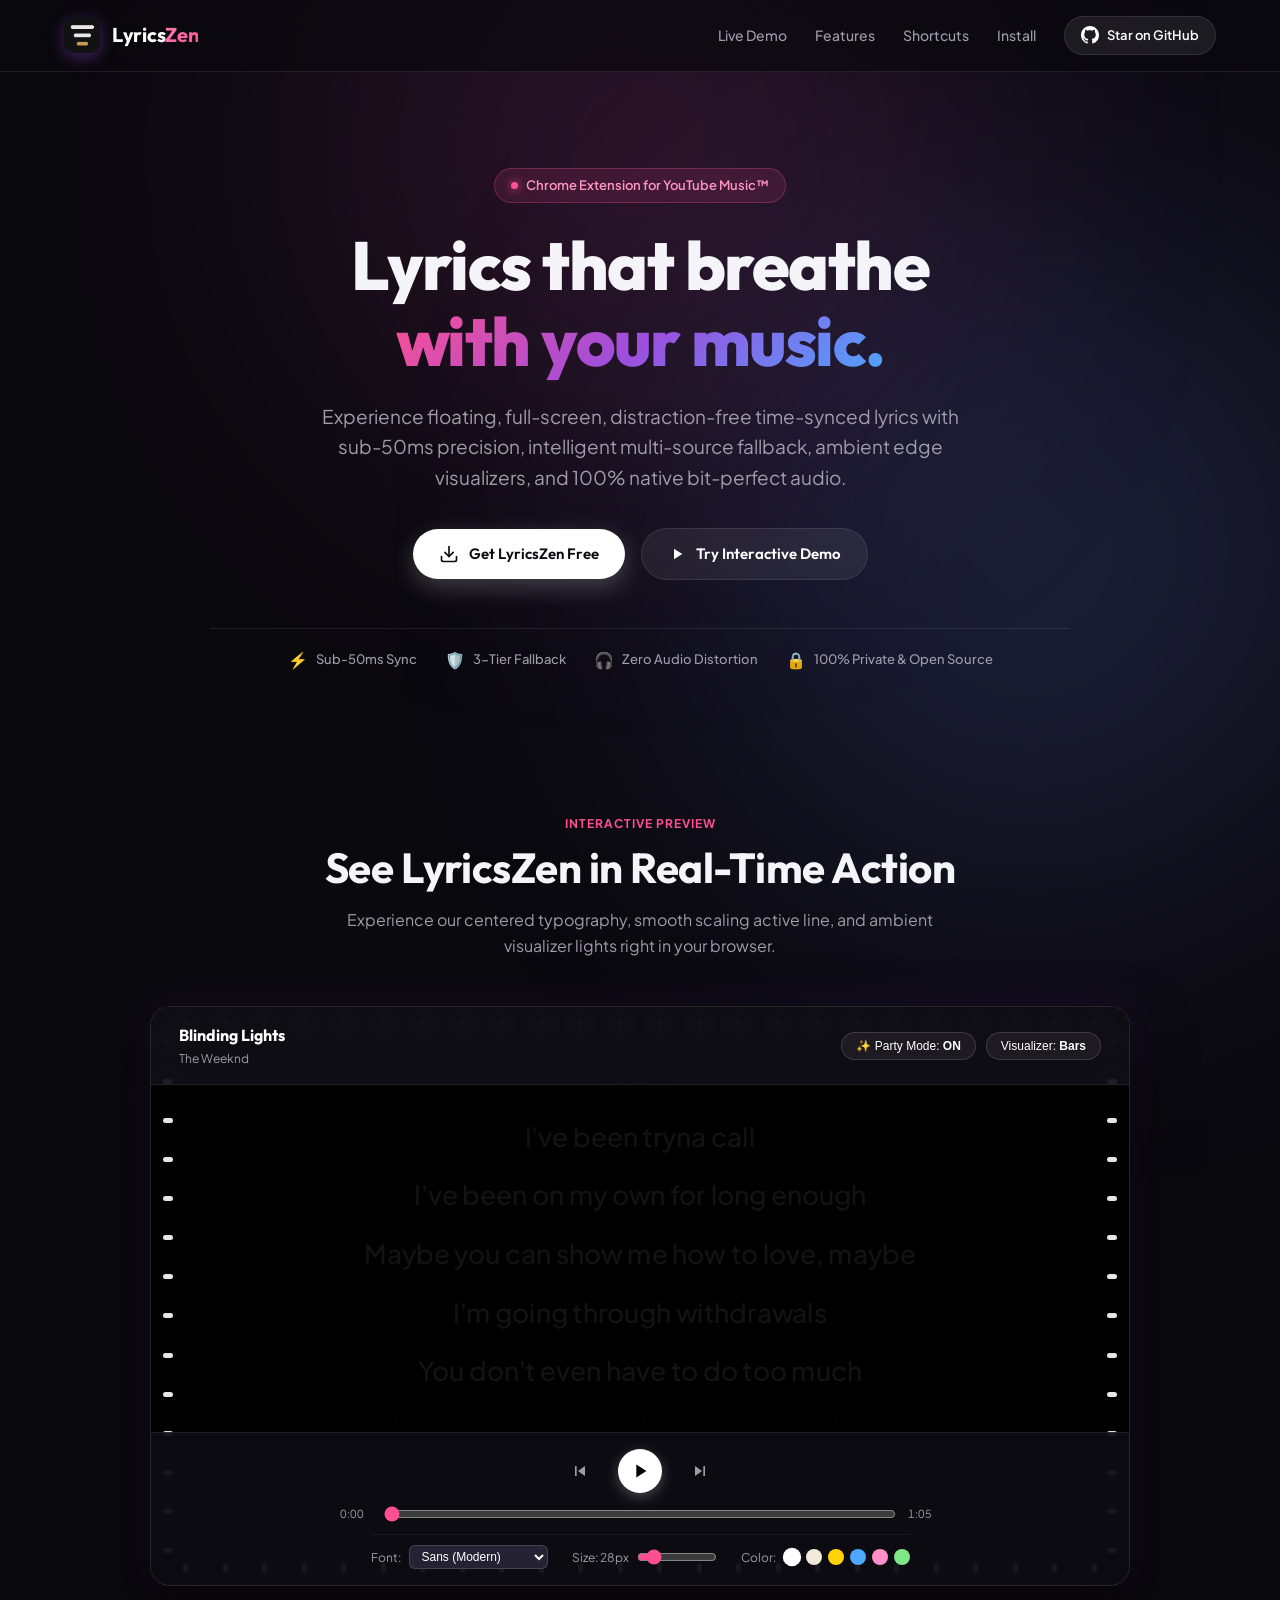
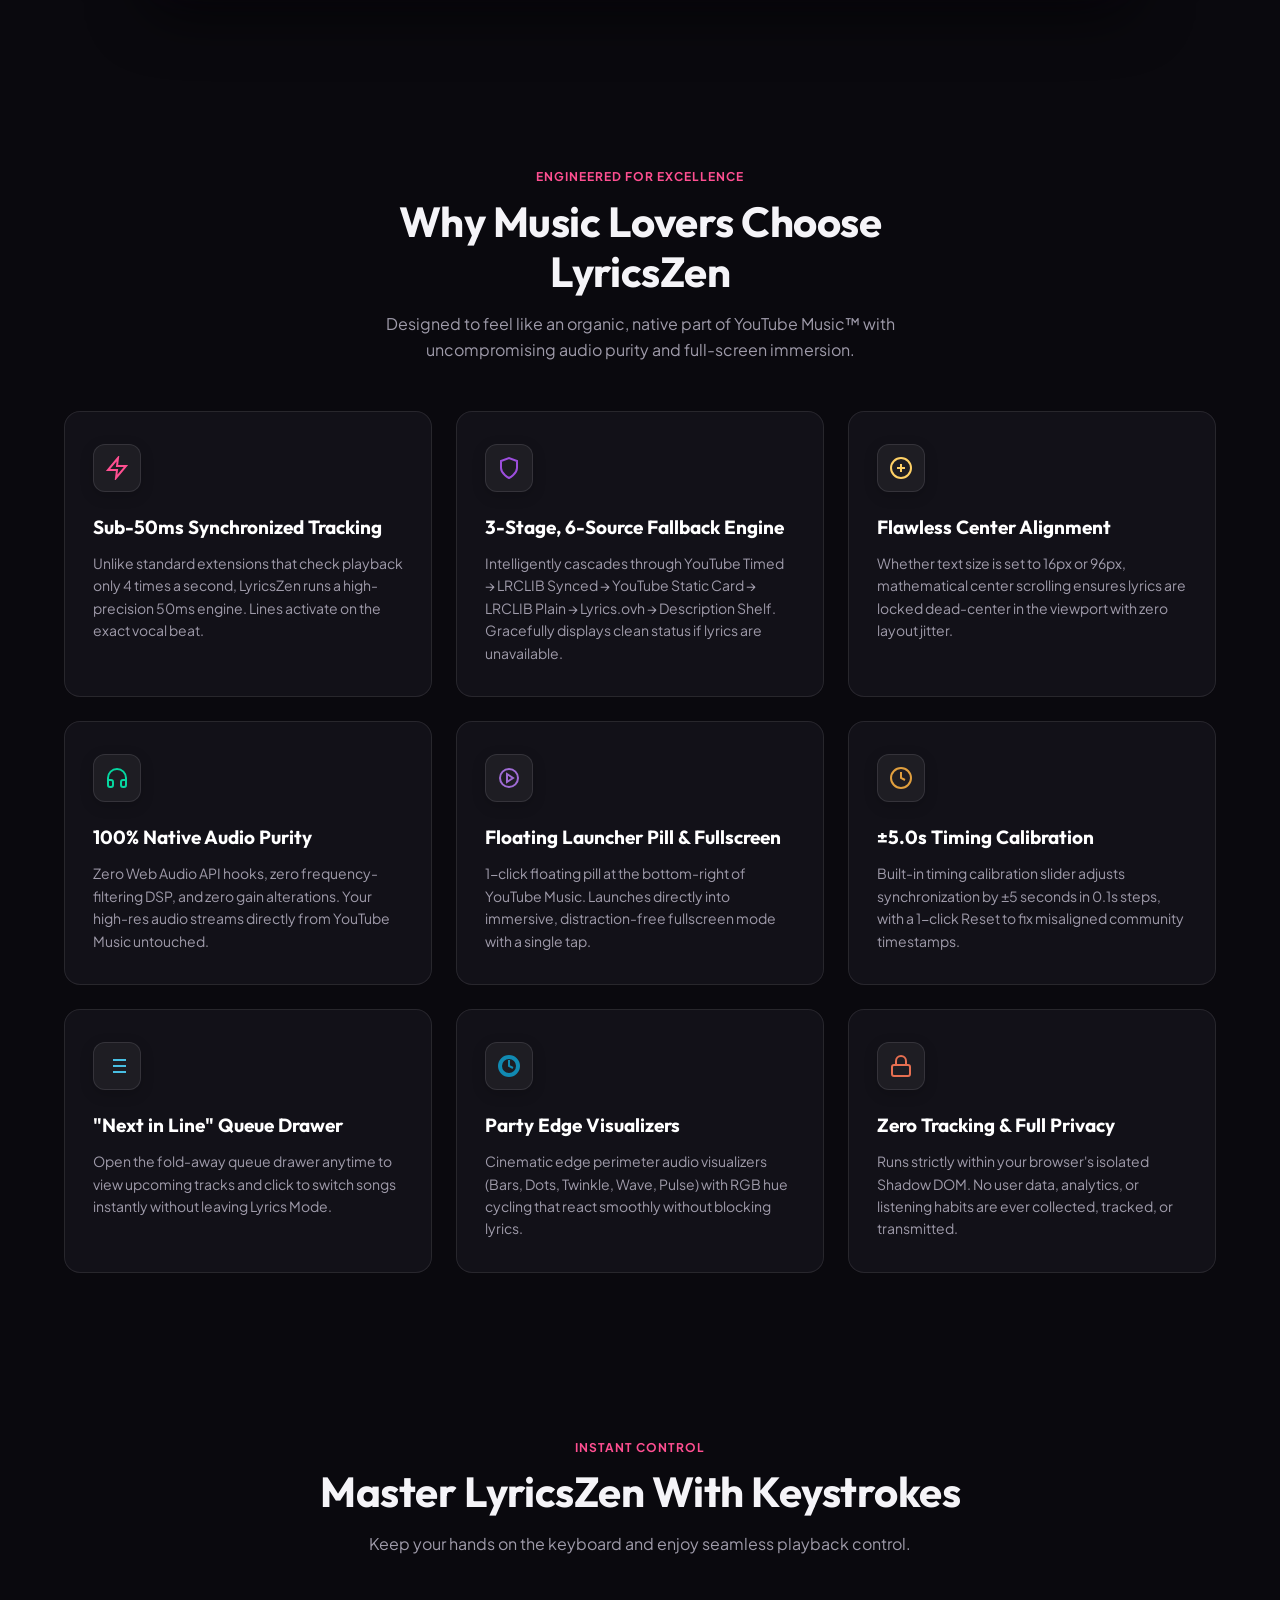
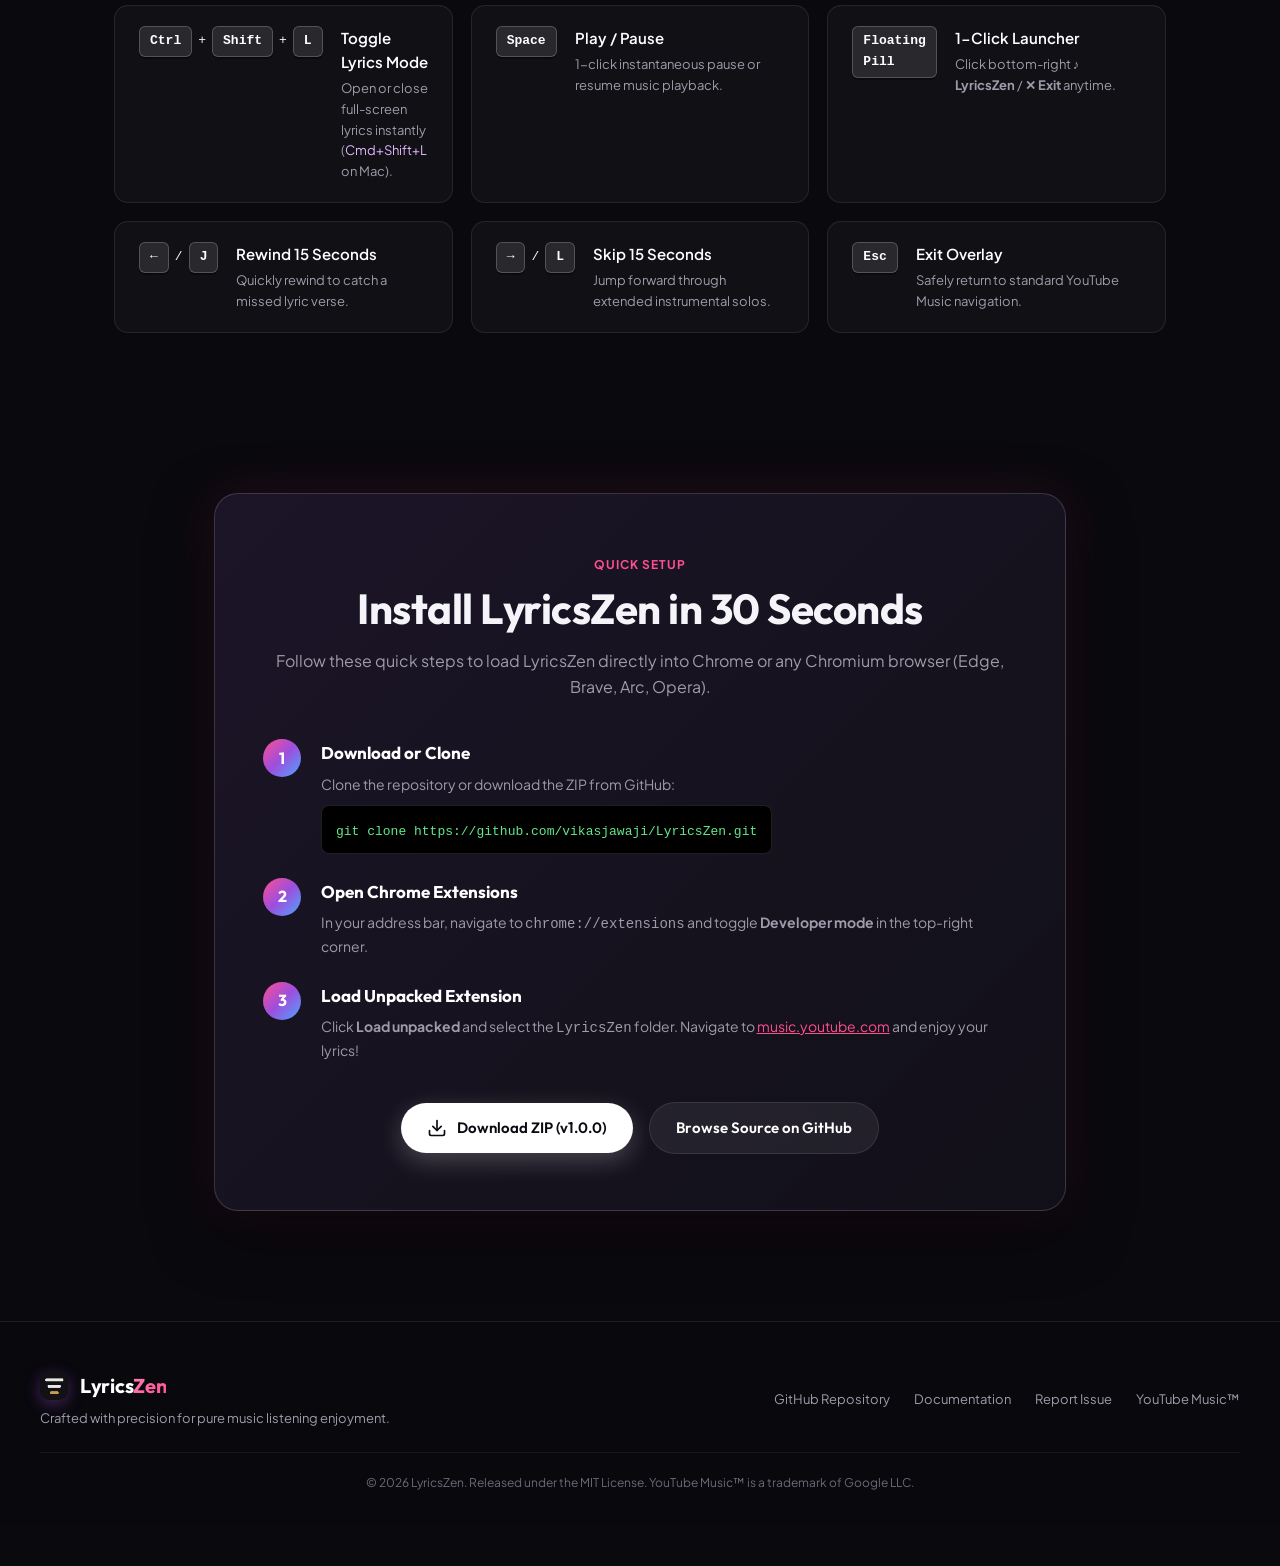
==== commit 3f3f2f0d: "Fix spacebar single-click play/pause, add floating exit pill, fullscreen by default, and update docs" ====
--- a/docs/index.html
+++ b/docs/index.html
@@ -176,20 +176,24 @@
                 <select id="demo-font-select" class="demo-select">
                   <option value="serif">Serif (Georgia)</option>
                   <option value="sans" selected>Sans (Modern)</option>
-                  <option value="rounded">Rounded</option>
-                  <option value="display">Display</option>
+                  <option value="rounded">Rounded (SF Pro)</option>
+                  <option value="mono">Mono (Cascadia)</option>
+                  <option value="display">Display (Impact)</option>
+                  <option value="humanist">Humanist (Optima)</option>
+                  <option value="casual">Casual (Cursive)</option>
                 </select>
               </div>
 
               <div class="demo-opt-group">
-                <label for="demo-size-range">Size: <span id="demo-size-val">30px</span></label>
-                <input type="range" id="demo-size-range" min="18" max="52" value="30" class="demo-mini-slider">
+                <label for="demo-size-range">Size: <span id="demo-size-val">28px</span></label>
+                <input type="range" id="demo-size-range" min="16" max="96" value="28" class="demo-mini-slider">
               </div>
 
               <div class="demo-opt-group">
                 <label>Color:</label>
                 <div class="demo-color-dots">
                   <button class="demo-dot is-active" data-color="#ffffff" style="background:#ffffff;" title="White"></button>
+                  <button class="demo-dot" data-color="#f2ead9" style="background:#f2ead9;" title="Warm"></button>
                   <button class="demo-dot" data-color="#ffd400" style="background:#ffd400;" title="Yellow"></button>
                   <button class="demo-dot" data-color="#4da6ff" style="background:#4da6ff;" title="Blue"></button>
                   <button class="demo-dot" data-color="#ff8fc8" style="background:#ff8fc8;" title="Pink"></button>
@@ -207,7 +211,7 @@
       <div class="section-header">
         <span class="section-tag">Engineered for Excellence</span>
         <h2 class="section-title">Why Music Lovers Choose LyricsZen</h2>
-        <p class="section-desc">Designed to feel like an organic, native part of YouTube Music™ with uncompromising audio purity.</p>
+        <p class="section-desc">Designed to feel like an organic, native part of YouTube Music™ with uncompromising audio purity and full-screen immersion.</p>
       </div>
 
       <div class="features-grid">
@@ -216,15 +220,15 @@
             <svg viewBox="0 0 24 24" width="24" height="24" fill="none" stroke="currentColor" stroke-width="2"><path d="M13 2L3 14h9l-1 8 10-12h-9l1-8z"/></svg>
           </div>
           <h3>Sub-50ms Synchronized Tracking</h3>
-          <p>Unlike standard extensions that poll audio only 4 times a second, LyricsZen runs a high-precision 50ms engine. Lines activate on the exact vocal beat.</p>
+          <p>Unlike standard extensions that check playback only 4 times a second, LyricsZen runs a high-precision 50ms engine. Lines activate on the exact vocal beat.</p>
         </div>
 
         <div class="feature-card">
           <div class="feature-icon-wrapper" style="--accent: #9d4edd;">
             <svg viewBox="0 0 24 24" width="24" height="24" fill="none" stroke="currentColor" stroke-width="2"><path d="M12 22s8-4 8-10V5l-8-3-8 3v7c0 6 8 10 8 10z"/></svg>
           </div>
-          <h3>Intelligent 3-Tier Lyrics Engine</h3>
-          <p>Automatic cascading fallback checks YouTube timed lyrics &rarr; LRCLIB time-synced &rarr; YouTube static cards &rarr; Plain lyrics &rarr; Lyrics.ovh. You never get a blank screen.</p>
+          <h3>3-Stage, 6-Source Fallback Engine</h3>
+          <p>Intelligently cascades through YouTube Timed &rarr; LRCLIB Synced &rarr; YouTube Static Card &rarr; LRCLIB Plain &rarr; Lyrics.ovh &rarr; Description Shelf. Gracefully displays clean status if lyrics are unavailable.</p>
         </div>
 
         <div class="feature-card">
@@ -232,7 +236,7 @@
             <svg viewBox="0 0 24 24" width="24" height="24" fill="none" stroke="currentColor" stroke-width="2"><circle cx="12" cy="12" r="10"/><path d="M12 8v8"/><path d="M8 12h8"/></svg>
           </div>
           <h3>Flawless Center Alignment</h3>
-          <p>Whether text size is set to 18px or 96px, mathematical center scrolling ensures lyrics are locked dead-center in the viewport with zero layout jitter.</p>
+          <p>Whether text size is set to 16px or 96px, mathematical center scrolling ensures lyrics are locked dead-center in the viewport with zero layout jitter.</p>
         </div>
 
         <div class="feature-card">
@@ -244,11 +248,35 @@
         </div>
 
         <div class="feature-card">
+          <div class="feature-icon-wrapper" style="--accent: #a06cd5;">
+            <svg viewBox="0 0 24 24" width="24" height="24" fill="none" stroke="currentColor" stroke-width="2"><circle cx="12" cy="12" r="9"/><polygon points="10 8 16 12 10 16 10 8"/></svg>
+          </div>
+          <h3>Floating Launcher Pill & Fullscreen</h3>
+          <p>1-click floating pill at the bottom-right of YouTube Music. Launches directly into immersive, distraction-free fullscreen mode with a single tap.</p>
+        </div>
+
+        <div class="feature-card">
+          <div class="feature-icon-wrapper" style="--accent: #e09f3e;">
+            <svg viewBox="0 0 24 24" width="24" height="24" fill="none" stroke="currentColor" stroke-width="2"><circle cx="12" cy="12" r="10"/><polyline points="12 6 12 12 16 14"/></svg>
+          </div>
+          <h3>±5.0s Timing Calibration</h3>
+          <p>Built-in timing calibration slider adjusts synchronization by &plusmn;5 seconds in 0.1s steps, with a 1-click Reset to fix misaligned community timestamps.</p>
+        </div>
+
+        <div class="feature-card">
+          <div class="feature-icon-wrapper" style="--accent: #48bfe3;">
+            <svg viewBox="0 0 24 24" width="24" height="24" fill="none" stroke="currentColor" stroke-width="2"><line x1="8" y1="6" x2="21" y2="6"/><line x1="8" y1="12" x2="21" y2="12"/><line x1="8" y1="18" x2="21" y2="18"/><line x1="3" y1="6" x2="3.01" y2="6"/><line x1="3" y1="12" x2="3.01" y2="12"/><line x1="3" y1="18" x2="3.01" y2="18"/></svg>
+          </div>
+          <h3>"Next in Line" Queue Drawer</h3>
+          <p>Open the fold-away queue drawer anytime to view upcoming tracks and click to switch songs instantly without leaving Lyrics Mode.</p>
+        </div>
+
+        <div class="feature-card">
           <div class="feature-icon-wrapper" style="--accent: #118ab2;">
             <svg viewBox="0 0 24 24" width="24" height="24" fill="none" stroke="currentColor" stroke-width="2"><path d="M12 2a10 10 0 1 0 10 10A10 10 0 0 0 12 2zm0 18a8 8 0 1 1 8-8 8 8 0 0 1-8 8z"/><path d="M12 6v6l4 2"/></svg>
           </div>
           <h3>Party Edge Visualizers</h3>
-          <p>Cinematic edge perimeter audio visualizers (Bars, Dots, Twinkle, Wave, Pulse) that react smoothly to the rhythm without blocking lyric readability.</p>
+          <p>Cinematic edge perimeter audio visualizers (Bars, Dots, Twinkle, Wave, Pulse) with RGB hue cycling that react smoothly without blocking lyrics.</p>
         </div>
 
         <div class="feature-card">
@@ -271,10 +299,10 @@
 
       <div class="shortcuts-grid">
         <div class="shortcut-card">
-          <kbd class="key-combo"><span class="key">Shift</span> + <span class="key">L</span></kbd>
+          <kbd class="key-combo"><span class="key">Ctrl</span> + <span class="key">Shift</span> + <span class="key">L</span></kbd>
           <div class="shortcut-info">
             <h4>Toggle Lyrics Mode</h4>
-            <p>Open or close the immersive full-screen lyrics overlay instantly.</p>
+            <p>Open or close full-screen lyrics instantly (<span style="color:#e2b8ff">Cmd+Shift+L</span> on Mac).</p>
           </div>
         </div>
 
@@ -282,7 +310,15 @@
           <kbd class="key-combo"><span class="key">Space</span></kbd>
           <div class="shortcut-info">
             <h4>Play / Pause</h4>
-            <p>Pause or resume music playback seamlessly.</p>
+            <p>1-click instantaneous pause or resume music playback.</p>
+          </div>
+        </div>
+
+        <div class="shortcut-card">
+          <kbd class="key-combo"><span class="key">Floating Pill</span></kbd>
+          <div class="shortcut-info">
+            <h4>1-Click Launcher</h4>
+            <p>Click bottom-right <strong>♪ LyricsZen</strong> / <strong>✕ Exit</strong> anytime.</p>
           </div>
         </div>
 
@@ -307,14 +343,6 @@
           <div class="shortcut-info">
             <h4>Exit Overlay</h4>
             <p>Safely return to standard YouTube Music navigation.</p>
-          </div>
-        </div>
-
-        <div class="shortcut-card">
-          <kbd class="key-combo"><span class="key">Click Line</span></kbd>
-          <div class="shortcut-info">
-            <h4>Seek to Lyric</h4>
-            <p>Click any lyric line in the screen to seek the track right to that exact time.</p>
           </div>
         </div>
       </div>
